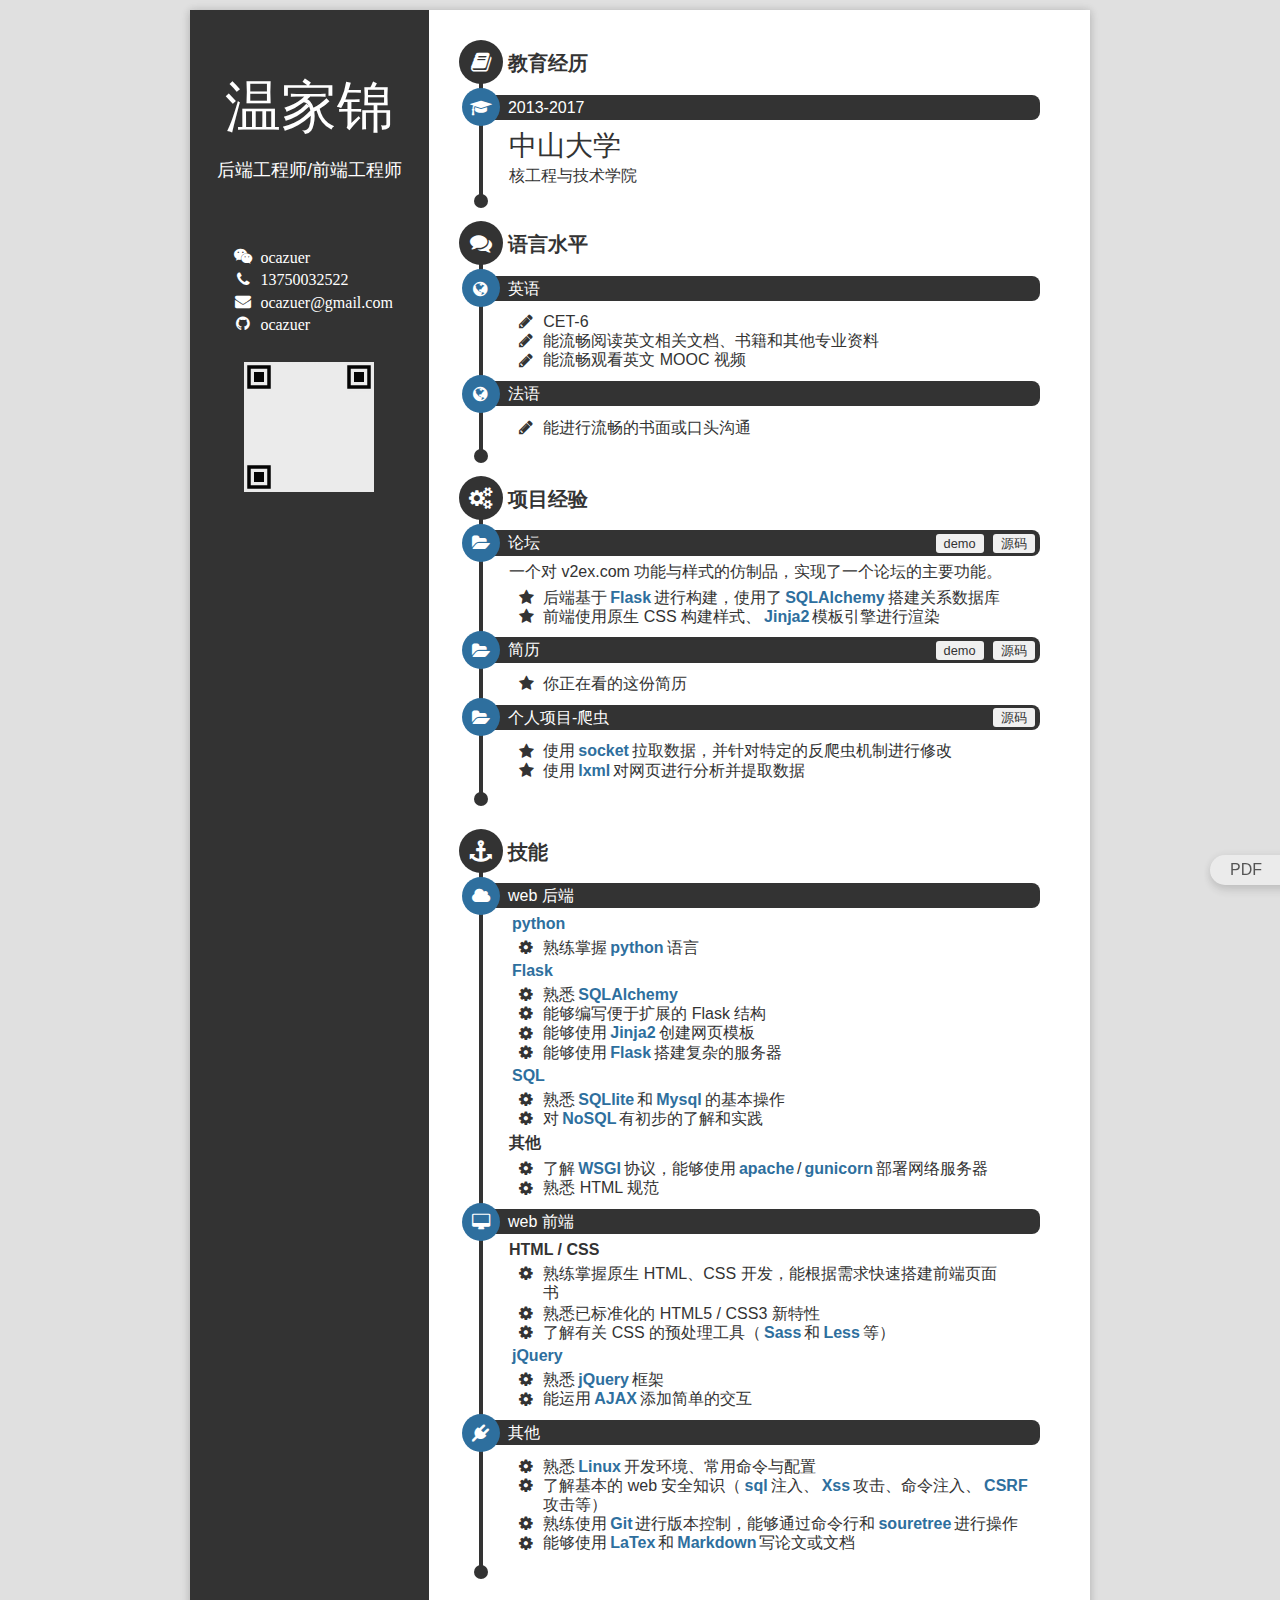
==== index.html @ 9b8e4a25 "调整了 static 文件夹结构" ====
<!doctyle html>
<!--v1.0-->
<html>

<head>
    <meta charset="UTF-8"/>
    <link rel="stylesheet" href="static/css/resume.css">
    <link rel="stylesheet" href="static/css/resume-header.css">
    <link rel="stylesheet" href="static/css/resume-body.css">
    <link rel="stylesheet" href="static/css/resume-icon.css">
    <link rel="stylesheet" href="static/css/resume-media.css">
    <link rel="stylesheet" href="static/css/font-awesome-4.6.3/css/font-awesome.min.css">
    <meta name="viewport" content="width=device-width, initial-scale=1">
</head>

<body>

<a href="/static/pdf/温家锦-简历.pdf">
    <div id="PDFbutton">
        <div class="PDFbutton-h1">PDF</div>
        <!--<div>下载</div>-->
    </div>
</a>

<div id="resume-container">

<div id="resume-header">
    <div id="resume-header-left">
        <span id="resume-header-left-container">
            <img id="resume-header-QR" src="static/img/wechat-QR-0.png">
            <ul class="fa-ul">
                <li class="resume-header-list"><i class="fa-li fa fa-weixin"></i>ocazuer</li>
                <li class="resume-header-list"><i class="fa-li fa fa-phone"></i>137<span>5003</span>2522</li>
                <li class="resume-header-list"><i class="fa-li fa fa-envelope"></i>ocazuer@gmail.com</li>
                <!--<li><i class="fa-li fa fa-weibo"></i>weibo</li>-->
                <li class="resume-header-list"><i class="fa-li fa fa-github"></i><a href="https://github.com/ocazuer">ocazuer</a></li>
            </ul>
        </span>
        <div id="resume-header-info">
            在线简历
            <br>
            <a href="http://ocazuer.github.io/resume">ocazuer.github.io/resume</a>
        </div>
    </div>
    <div id="resume-header-right">
        <div id="resume-header-h1">温家锦</div>
        <div id="resume-header-h2">后端工程师/前端工程师</div>
    </div>
</div>

<div id="resume-body">
    <div class="resume-body-column">
        <div class="resume-item">
            <div class="resume-item-title education">教育经历</div>
            <div class="resume-item-container">
                <div class="resume-item-subtitle sub-education">
                    <div class="resume-item-subtitle-content">2013-2017</div>
                </div>
                <div class="resume-item-content">
                    <div class="education-h1">中山大学</div>
                    <div class="education-h2">核工程与技术学院</div>
                </div>
            </div>
        </div>
        <div class="resume-item">
            <div class="resume-item-title language">语言水平</div>
            <div class="resume-item-container">
                <div class="resume-item-subtitle sub-language">
                    <div class="resume-item-subtitle-content">英语</div>
                </div>
                <div class="resume-item-content">
                    <ul class="fa-ul">
                        <li><i class="fa-li fa fa-pencil"></i>CET-6</li>
                        <li><i class="fa-li fa fa-pencil"></i>能流畅阅读英文相关文档、书籍和其他专业资料</li>
                        <li><i class="fa-li fa fa-pencil"></i>能流畅观看英文 MOOC 视频</li>
                    </ul>
                </div>
                <div class="resume-item-subtitle sub-language">
                    <div class="resume-item-subtitle-content">法语</div>
                </div>
                <div class="resume-item-content">
                    <ul class="fa-ul">
                        <li><i class="fa-li fa fa-pencil"></i>能进行流畅的书面或口头沟通</li>
                    </ul>
                </div>
            </div>
        </div>
        <div class="resume-item">
            <div class="resume-item-title experience">项目经验</div>
            <div class="resume-item-container">
                <div class="resume-item-subtitle sub-experience">
                    <div class="resume-item-subtitle-content">
                        论坛
                        <span>
                            <a class="resume-item-button" href="http://www.ocazuer.com">demo</a>
                            <a class="resume-item-button" href="https://github.com/ocazuer/v233">源码</a>
                        </span>
                    </div>
                </div>
                <div class="resume-item-content">
                    一个对 v2ex.com 功能与样式的仿制品，实现了一个论坛的主要功能。
                    <ul class="fa-ul">
                        <li><i class="fa-li fa fa-star"></i>后端基于<strong>Flask</strong>进行构建，使用了<strong>SQLAlchemy</strong>搭建关系数据库</li>
                        <li><i class="fa-li fa fa-star"></i>前端使用原生 CSS 构建样式、<strong>Jinja2</strong>模板引擎进行渲染</li>
                    </ul>
                </div>
                <div class="resume-item-subtitle sub-experience">
                    <div class="resume-item-subtitle-content">
                        简历
                        <span>
                            <a class="resume-item-button" href="https://ocazuer.github.io/resume/">demo</a>
                            <a class="resume-item-button" href="https://github.com/ocazuer/resume">源码</a>
                        </span>
                    </div>
                </div>
                <div class="resume-item-content">
                    <ul class="fa-ul">
                        <li><i class="fa-li fa fa-star"></i>你正在看的这份简历</li>
                    </ul>
                </div>
                <div class="resume-item-subtitle  sub-experience">
                    <div class="resume-item-subtitle-content">
                        个人项目-爬虫
                        <span>
                            <!--<a class="resume-item-button" href="#">demo</a>-->
                            <a class="resume-item-button" href="https://github.com/ocazuer/simplespider">源码</a>
                        </span>
                    </div>
                </div>
                <div class="resume-item-content">
                    <ul class="fa-ul">
                        <li><i class="fa-li fa fa-star"></i>使用<strong>socket</strong>拉取数据，并针对特定的反爬虫机制进行修改</li>
                        <li><i class="fa-li fa fa-star"></i>使用<strong>lxml</strong>对网页进行分析并提取数据</li>
                    </ul>
                </div>

            </div>
        </div>
    </div>
    <div class="resume-body-column">
        <div class="resume-item">
            <div class="resume-item-title skill">技能</div>
            <div class="resume-item-container">
                <div class="resume-item-subtitle sub-back">
                    <div class="resume-item-subtitle-content">web 后端</div>
                </div>
                <div class="resume-item-content">
                    <strong>python</strong>
                    <ul class="fa-ul">
                        <li><i class="fa-li fa fa-cog"></i>熟练掌握<strong>python</strong>语言</li>
                    </ul>
                    <strong>Flask</strong>
                    <ul class="fa-ul">
                        <li><i class="fa-li fa fa-cog"></i>熟悉<strong>SQLAlchemy</strong></li>
                        <li><i class="fa-li fa fa-cog"></i>能够编写便于扩展的 Flask 结构</li>
                        <li><i class="fa-li fa fa-cog"></i>能够使用<strong>Jinja2</strong>创建网页模板</li>
                        <li><i class="fa-li fa fa-cog"></i>能够使用<strong>Flask</strong>搭建复杂的服务器</li>
                    </ul>
                    <strong>SQL</strong>
                    <ul class="fa-ul">
                        <li><i class="fa-li fa fa-cog"></i>熟悉<strong>SQLlite</strong>和<strong>Mysql</strong>的基本操作</li>
                        <li><i class="fa-li fa fa-cog"></i>对<strong>NoSQL</strong>有初步的了解和实践</li>
                    </ul>
                    <b>其他</b>
                    <ul class="fa-ul">
                        <li><i class="fa-li fa fa-cog"></i>了解<strong>WSGI</strong>协议，能够使用<strong>apache</strong>/<strong>gunicorn</strong>部署网络服务器</li>
                        <li><i class="fa-li fa fa-cog"></i>熟悉 HTML 规范</li>
                    </ul>
                </div>
                <div class="resume-item-subtitle sub-front">
                    <div class="resume-item-subtitle-content">web 前端</div>
                </div>
                <div class="resume-item-content">
                    <b>HTML / CSS</b>
                    <ul class="fa-ul">
                        <li><i class="fa-li fa fa-cog"></i>熟练掌握原生 HTML、CSS 开发，能根据需求快速搭建前端页面</li>
                        书
                        <li><i class="fa-li fa fa-cog"></i>熟悉已标准化的 HTML5 / CSS3 新特性</li>
                        <li><i class="fa-li fa fa-cog"></i>了解有关 CSS 的预处理工具（<strong>Sass</strong>和<strong>Less</strong>等）</li>
                    </ul>
                    <strong>jQuery</strong>
                    <ul class="fa-ul">
                        <li><i class="fa-li fa fa-cog"></i>熟悉<strong>jQuery</strong>框架</li>
                        <li><i class="fa-li fa fa-cog"></i>能运用<strong>AJAX</strong>添加简单的交互</li>

                    </ul>
                </div>
                <div class="resume-item-subtitle sub-other">
                    <div class="resume-item-subtitle-content">其他</div>
                </div>
                <div class="resume-item-content">
                    <ul class="fa-ul">
                        <li><i class="fa-li fa fa-cog"></i>熟悉<strong>Linux</strong>开发环境、常用命令与配置</li>
                        <li><i class="fa-li fa fa-cog"></i>了解基本的 web 安全知识（<strong>sql</strong>注入、<strong>Xss</strong>攻击、命令注入、<strong>CSRF</strong>攻击等）</li>
                        <li><i class="fa-li fa fa-cog"></i>熟练使用<strong>Git</strong>进行版本控制，能够通过命令行和<strong>souretree</strong>进行操作</li>
                        <li><i class="fa-li fa fa-cog"></i>能够使用<strong>LaTex</strong>和<strong>Markdown</strong>写论文或文档</li>
                    </ul>
                </div>
            </div>
        </div>
    <div>
</div>

</div>

</body>

</html>
---- static/css/resume.css ----
body {
    margin: 0;
    background-color: #e0e0e0;
    font-family: Arial, Helvetica, tahoma, verdana, 宋体, SimSun, 华文细黑, STXihei, sans-serif;
}

#resume-container {
    display: flex;
    flex-direction: column;
    width: 480px;
    margin: 10px auto;
    box-shadow: rgba(0, 0, 0, .117647) 0 1px 8px, rgba(0, 0, 0, .117647) 0 1px 10px;
    justify-content: flex-start;
}

a:link, a:visited, a:hover, a:active {
    text-decoration: none;
    color: white;
}

li {
    line-height: 1.2em;
}

.fa-li {
    top: .07em !important;
}

ul {
    margin-top: 5px !important;
    margin-bottom: 5px !important;
}

#PDFbutton {
    position: fixed;
    z-index: 100;
    right: -50px;
    bottom: 15px;
    display: flex;
    flex-direction: column;
    width: 100px;
    height: 30px;
    padding-left: 20px;
    transition: opacity .4s ease;
    transition: background-color .4s ease;
    transition: color .4s liner;
    opacity: .8;
    color: #333;
    border-radius: 20px;
    background-color: #eee;
    box-shadow: rgba(0, 0, 0, .117647) 0 6px 10px 0, rgba(0, 0, 0, .117647) 0 1px 10px 0;
    justify-content: center;
    align-items: flex-start;
    /*transition: color 0.5s linear;*/
}

#PDFbutton:hover, #PDFbutton:active {
    opacity: 1;
    color: #fff;
    background-color: #333;
}

.PDFbutton-h1 {
    font-size: 16px;
}
---- static/css/resume-header.css ----
#resume-header {
    padding: 20px 40px;
    color: #fff;
    background-color: #333;

    display: flex;
    flex-direction: row;
    justify-content: space-between;

    height: 160px;
}

#resume-header-left {
    display: flex;
    flex-direction: row;
    justify-content: flex-start;
    align-items: center;
    font-family: 'Verdana', Georgia, 'Microsoft YaHei', '微软雅黑', STXihei, '华文细黑', serif;
}

#resume-header-left-container {
    display: flex;
    flex-direction: row;
}

#resume-header-QR {
    width: 100px;
    height: 100px;
    background-color: #ffffff;
    padding: 0px;
    margin-right: 10px;
    opacity: 0.9;
}

#resume-header-right {
    display: flex;
    flex-direction: column;
    justify-content: center;
    align-items: center;
}

#resume-header-h1 {
    font-size: 72px;
    padding-bottom: 12px;
}
#resume-header-h2 {
    font-size: 20px;
}

.resume-header-list{
    line-height: 1.4em !important;
}

#resume-header-info{
    display: none;
}
---- static/css/resume-body.css ----
#resume-body {
    display: flex;
    flex-direction: column;
    padding: 20px;
    color: #333;
    background-color: #fff;
    justify-content: center;
}

.resume-body-column {
    margin: 0 10px;
    flex-grow: 1;
}

.resume-item {
    margin: 10px 20px;
}

.resume-item-title {
    font-size: 20px;
    font-weight: bold;
    display: inline-block;
    margin-bottom: -18px;
    padding-left: 10px;
    align-items: center;
}

.resume-item-container {
    margin-bottom: 20px;
    padding-top: 22px;
    border-left: 4px solid #333;
}

.resume-item-container::after {
    font-size: .01px;
    position: relative;
    z-index: 2;
    bottom: -7px;
    left: -9px;
    display: block;
    width: 14px;
    height: 14px;
    padding: auto;
    content: '';
    transform: translate(0, 0);
    border-radius: 50%;
    background-color: #333333;
    text-rendering: auto;
    -webkit-font-smoothing: antialiased;
    -moz-osx-font-smoothing: grayscale;
    justify-content: center;
    align-items: center;
}

.resume-item-subtitle {
    display: flex;
    /*margin-top: 5px;
    margin-bottom: 5px;*/
    margin-left: -1px;
    align-items: center;
}

.resume-item-subtitle-content {
    margin-left: -20px;
    padding-left: 26px;
    color: #fff;
    border-radius: 8px;
    background-color: #333;
    flex-grow: 1;
    line-height: 25px;
    display: flex;
    justify-content: space-between;
}

.resume-item-button{
    background-color: #f0f0f0;
    color: #333333 !important;
    margin-right: 5px;
    padding: 2 8px;
    border-radius: 3px;
    font-size: 0.8em;
    transition: background-color 0.5s;
    transition: color 0.3s;
}
.resume-item-button:hover,
.resume-item-button:active{
    background-color: #2e6f9e;
    color: #f0f0f0 !important;
}

.resume-item-title::before, .resume-item-subtitle::before {
    font-family: FontAwesome;
    z-index: 2;
    display: inline-flex;
    padding: auto;
    transform: translate(0, 0);
    color: #fff;
    border-radius: 50%;
    text-rendering: auto;
    -webkit-font-smoothing: antialiased;
    -moz-osx-font-smoothing: grayscale;
    justify-content: center;
    align-items: center;
}

.resume-item-title::before {
    font-size: 22px;
    width: 44px;
    height: 44px;
    margin-left: -30px;
    margin-right: 5px;
    content: '\f02e';
    background-color: #333333;
    font-weight: normal;
}

.resume-item-subtitle::before {
    font-size: 17px;
    width: 38px;
    height: 38px;
    margin-left: -20px;
    margin-right: 2px;
    content: '\f02e';
    background-color: #2e6f9e;
}

.resume-item-content {
    padding-left: 26px;
    /*font-size: 1.2em;*/
}
ul {
    /*font-size: 1em !important;*/
}

strong {
    color: #2e6f9e;
    padding: 0 3px;
}

.education-h1{
    font-size: 36px;
    line-height: 50px;
}

.education-h1{
    font-size: 28px;
    line-height: 40px;
}
---- static/css/resume-icon.css ----
.education::before {
    content: '\f02d'
}

.language::before {
    content: '\f086'
}

.sub-language::before {
    content: '\f0ac'
}

.experience::before{
    content: '\f085'
}

.sub-experience::before {
    content: '\f07c'
}

.skill::before{
    content: '\f13d'
}

.sub-front::before {
    content: '\f108'
}

.sub-back::before {
    content: '\f0c2'
}

.sub-other::before {
    content: '\f1e6'
}

.sub-education::before {
    content: '\f19d'
}
---- static/css/resume-media.css ----
@media (max-width: 767px) {
    #resume-container {
        width: 550px;
    }
    #resume-body {
        flex-direction: column;
    }
    #resume-header-QR{
        display: none;
    }
    #resume-header{
        padding: 20px;
    }
}

/*@media (max-width: 560px) {
    #resume-container {
        width: 480px;
    }
    #resume-header{
        display: flex;
        flex-direction: column;
        justify-content: space-between;
    }
    #resume-header-left {
        order: 2;
    }
    #resume-header-right {
        order: 1;
    }
}*/

@media (max-width: 560px) {
    #resume-container {
        width: 100%;
        margin: 0;
    }
    #resume-header {
        display: flex;
        flex-direction: column;
        justify-content: space-between;
        height: 200px;
    }
    #resume-header-h1{
        font-size: 60px;
    }
    #resume-header-h2{
        font-size: 20px;
    }
    #resume-header-left {
        order: 2;
    }
    #resume-header-right {
        order: 1;
    }
}

@media (min-width: 768px) and (max-width: 979px) {
    #resume-container {
        width: 700px;
    }
    #resume-body {
        flex-direction: column;
    }
}

@media (min-width: 980px) {
    #resume-container {
        width: 900px;
        flex-direction: row;
    }
    #resume-body {
        flex-direction: column;
    }
    #resume-header {
        flex-direction: column;
        padding: 0;
        height: auto;
        width: 260px;
        justify-content: flex-start;
    }
    #resume-header-right {
        order: 1;
        margin-top: 60px;
        margin-bottom: 60px;
    }
    #resume-header-left {
        order: 2;
        display: flex;
        flex: 1;
        flex-direction: column;
        justify-content: space-between;
        align-items: center;
        font-family: 'Verdana', Georgia, 'Microsoft YaHei', '微软雅黑', STXihei, '华文细黑', serif;
        margin-bottom: 60px;
    }
    #resume-header-left-container{
        display: flex;
        flex-direction: column;
    }
    #resume-header-h1 {
        font-size: 56px;
        padding-bottom: 12px;
    }
    #resume-header-h2 {
        font-size: 18px;
    }
    #resume-header-QR {
        order: 2;
        width: 130px;
        height: 130px;
        margin-top:20px;
        margin-right: auto;
        margin-left: auto;
    }
}

@media print {
/*@media (min-width: 980px) {*/
    #resume-container {
        width: 1100px;
        margin: 0px;
        flex-direction: row;
    }
    #resume-body {
        flex-direction: column;
    }
    #resume-header {
        flex-direction: column;
        padding: 0;
        height: auto;
        width: 360px;
        justify-content: flex-start;
    }
    #resume-header-right {
        order: 1;
        margin-top: 60px;
        margin-bottom: 60px;
    }
    #resume-header-left {
        order: 2;
        display: flex;
        flex: 1;
        flex-direction: column;
        justify-content: space-between;
        align-items: center;
        font-family: 'Verdana', Georgia, 'Microsoft YaHei', '微软雅黑', STXihei, '华文细黑', serif;
        margin-bottom: 60px;
    }
    #resume-header-left-container{
        display: flex;
        flex-direction: column;
    }
    #resume-header-h1 {
        font-size: 56px;
        padding-bottom: 12px;
    }
    #resume-header-h2 {
        font-size: 18px;
    }
    #resume-header-QR {
        order: 2;
        width: 130px;
        height: 130px;
        margin-top:20px;
        margin-right: auto;
        margin-left: auto;
    }
    #resume-header-info{
        display: block;
        text-align: center;
    }
    #resume-header-info a{
        font-size: 1em;
        color: skyblue;
    }
    #PDFbutton{
        display: none;
    }
}
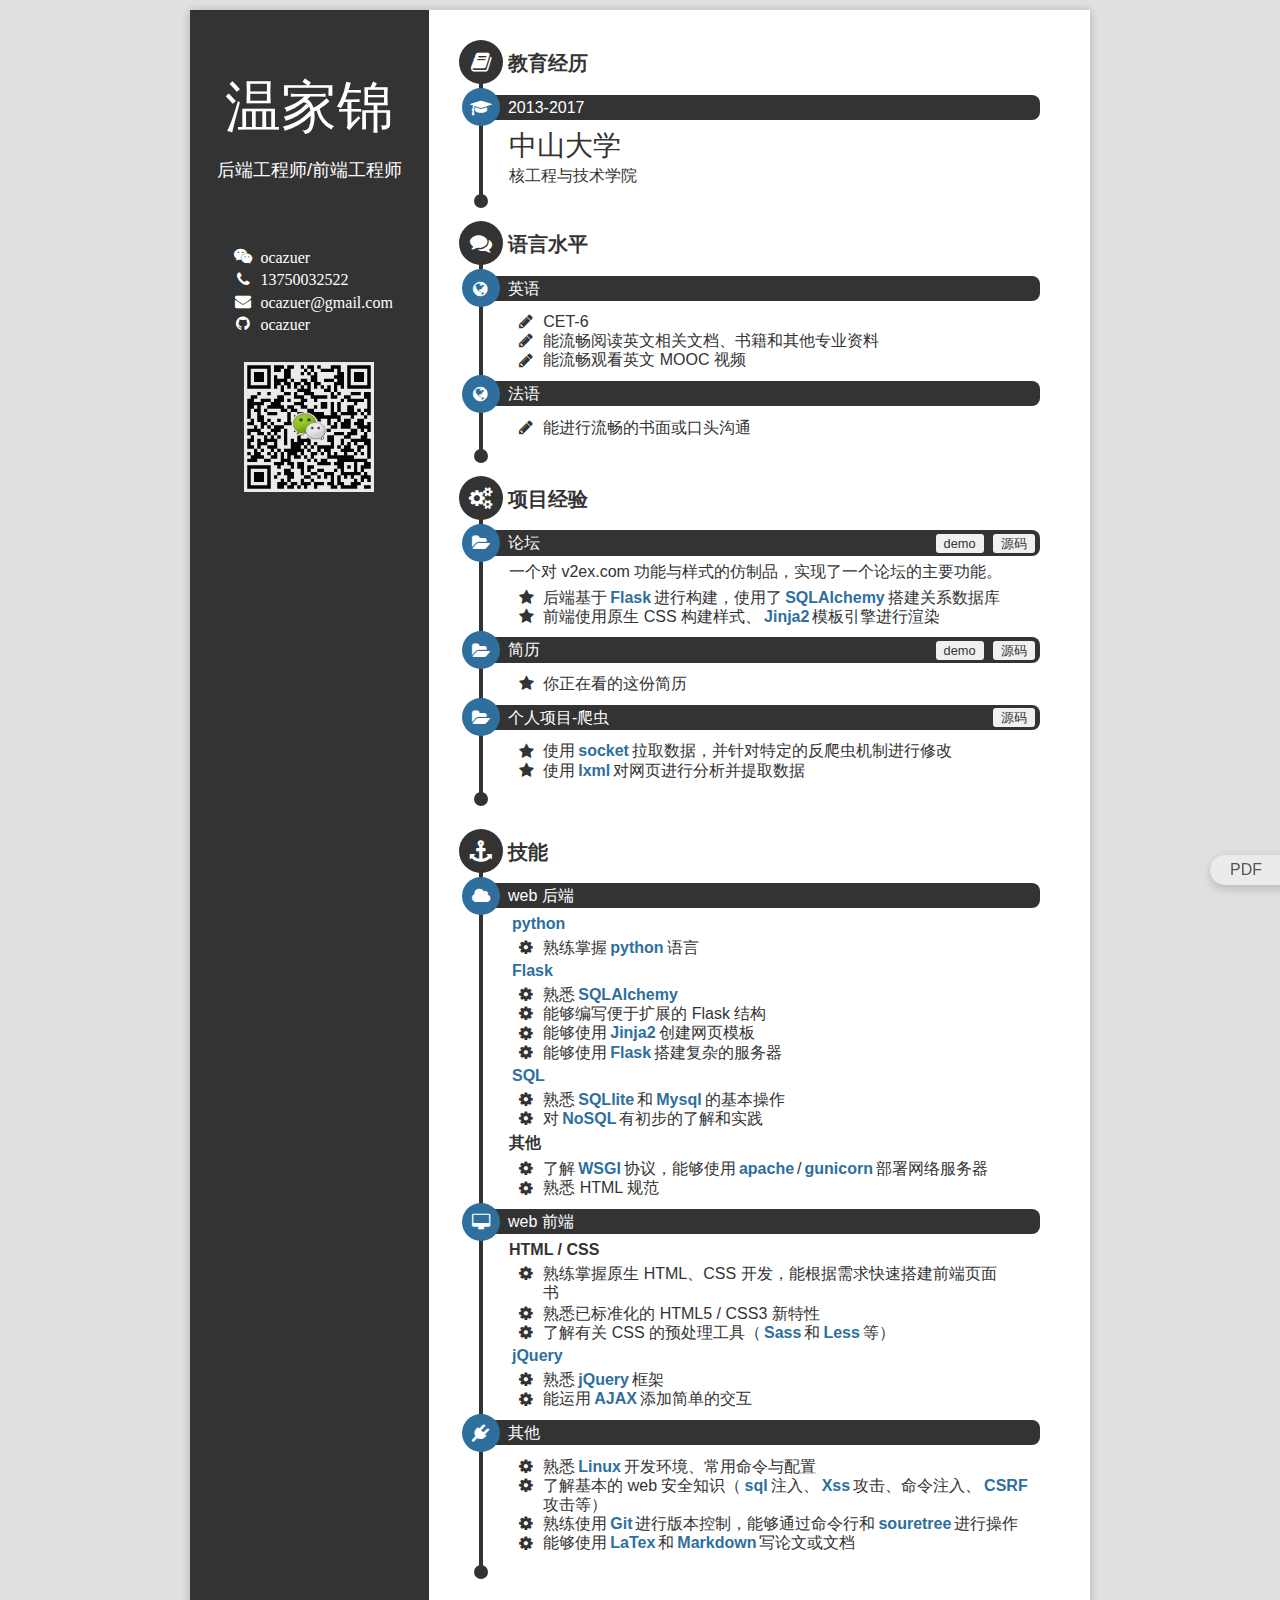
==== commit 5e9e0213: "添加了二维码" ====
--- a/index.html
+++ b/index.html
@@ -27,7 +27,7 @@
 <div id="resume-header">
     <div id="resume-header-left">
         <span id="resume-header-left-container">
-            <img id="resume-header-QR" src="static/img/wechat-QR-0.png">
+            <img id="resume-header-QR" src="static/img/wechat-QR.png">
             <ul class="fa-ul">
                 <li class="resume-header-list"><i class="fa-li fa fa-weixin"></i>ocazuer</li>
                 <li class="resume-header-list"><i class="fa-li fa fa-phone"></i>137<span>5003</span>2522</li>
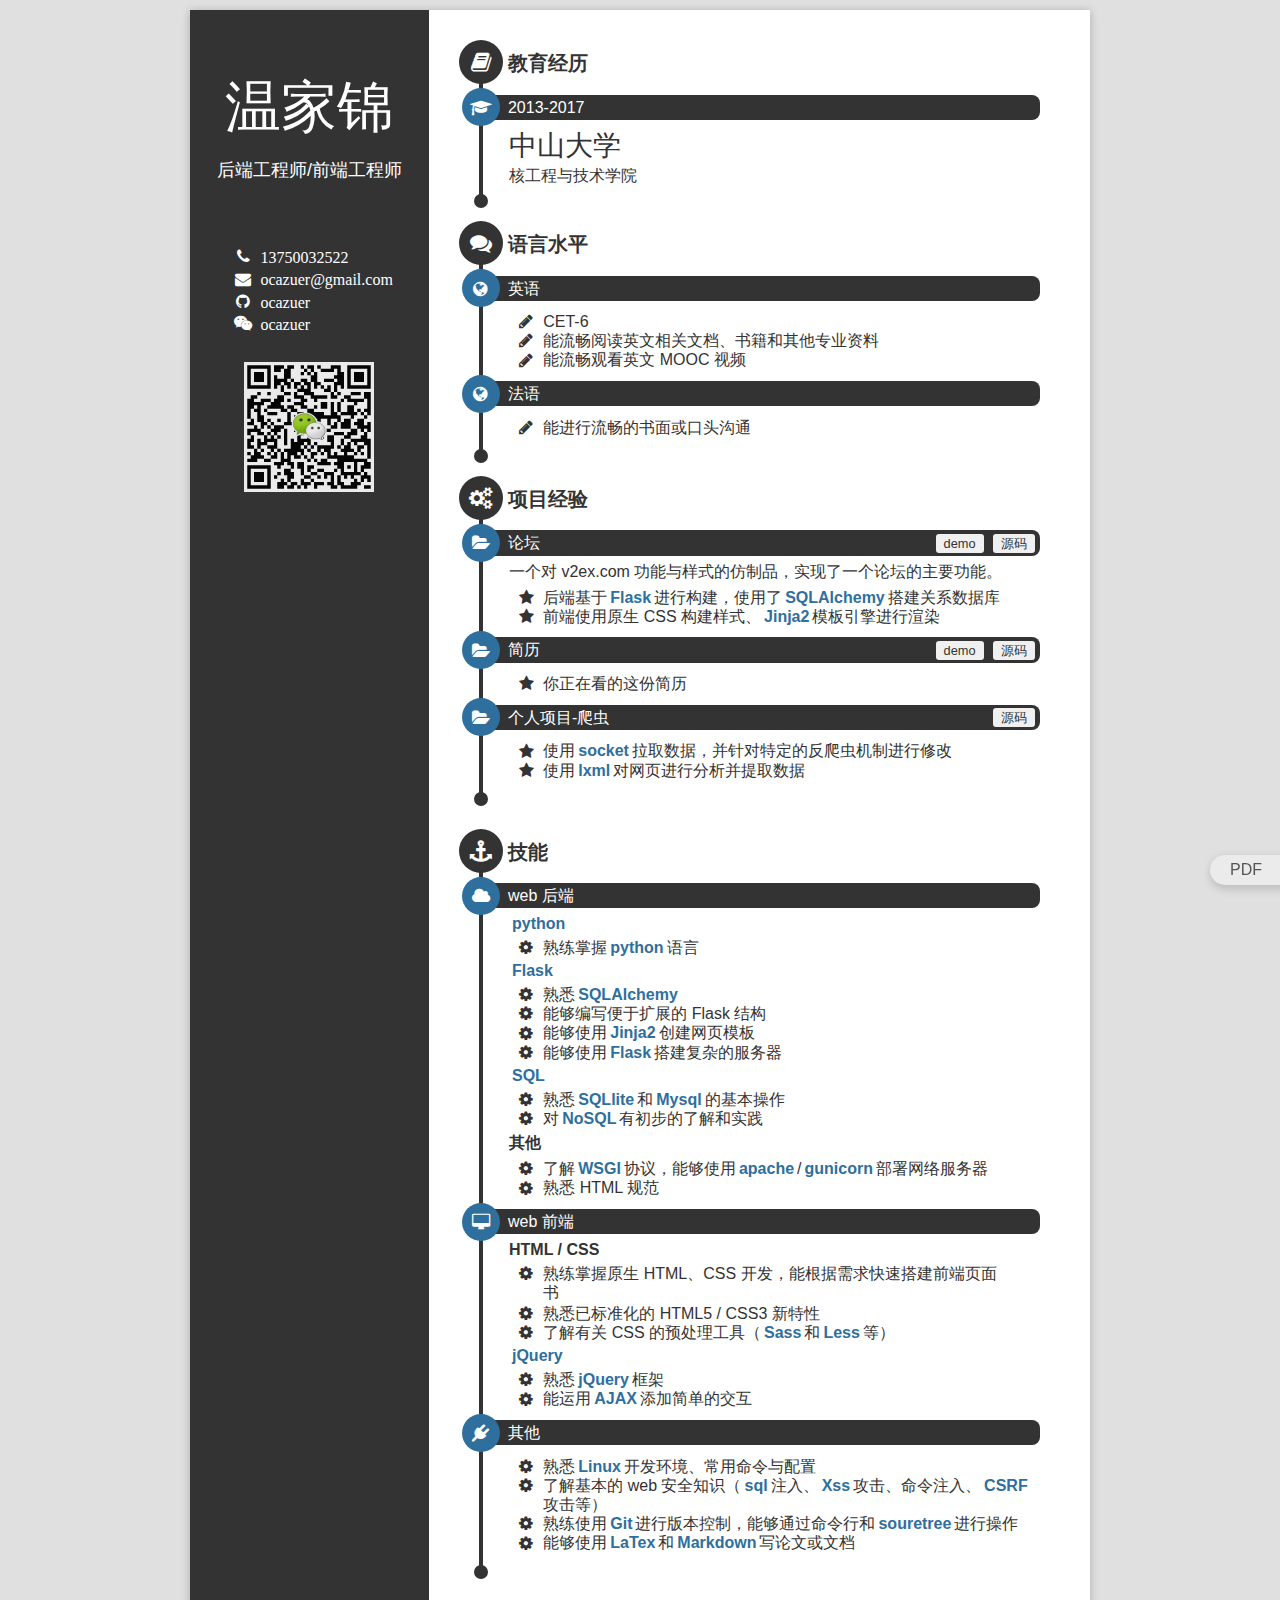
==== commit 0cdcfc52: "修改了联系方式顺序" ====
--- a/index.html
+++ b/index.html
@@ -1,5 +1,5 @@
 <!doctyle html>
-<!--v1.0-->
+<!--v1.1-->
 <html>
 
 <head>
@@ -15,7 +15,7 @@
 
 <body>
 
-<a href="/static/pdf/温家锦-简历.pdf">
+<a href="static/pdf/温家锦.pdf">
     <div id="PDFbutton">
         <div class="PDFbutton-h1">PDF</div>
         <!--<div>下载</div>-->
@@ -29,11 +29,11 @@
         <span id="resume-header-left-container">
             <img id="resume-header-QR" src="static/img/wechat-QR.png">
             <ul class="fa-ul">
-                <li class="resume-header-list"><i class="fa-li fa fa-weixin"></i>ocazuer</li>
                 <li class="resume-header-list"><i class="fa-li fa fa-phone"></i>137<span>5003</span>2522</li>
                 <li class="resume-header-list"><i class="fa-li fa fa-envelope"></i>ocazuer@gmail.com</li>
                 <!--<li><i class="fa-li fa fa-weibo"></i>weibo</li>-->
                 <li class="resume-header-list"><i class="fa-li fa fa-github"></i><a href="https://github.com/ocazuer">ocazuer</a></li>
+                <li class="resume-header-list"><i class="fa-li fa fa-weixin"></i>ocazuer</li>
             </ul>
         </span>
         <div id="resume-header-info">
--- a/static/css/resume-media.css
+++ b/static/css/resume-media.css
@@ -124,12 +124,13 @@
     }
     #resume-body {
         flex-direction: column;
+        width: 750px;
     }
     #resume-header {
         flex-direction: column;
         padding: 0;
         height: auto;
-        width: 360px;
+        width: 350px;
         justify-content: flex-start;
     }
     #resume-header-right {
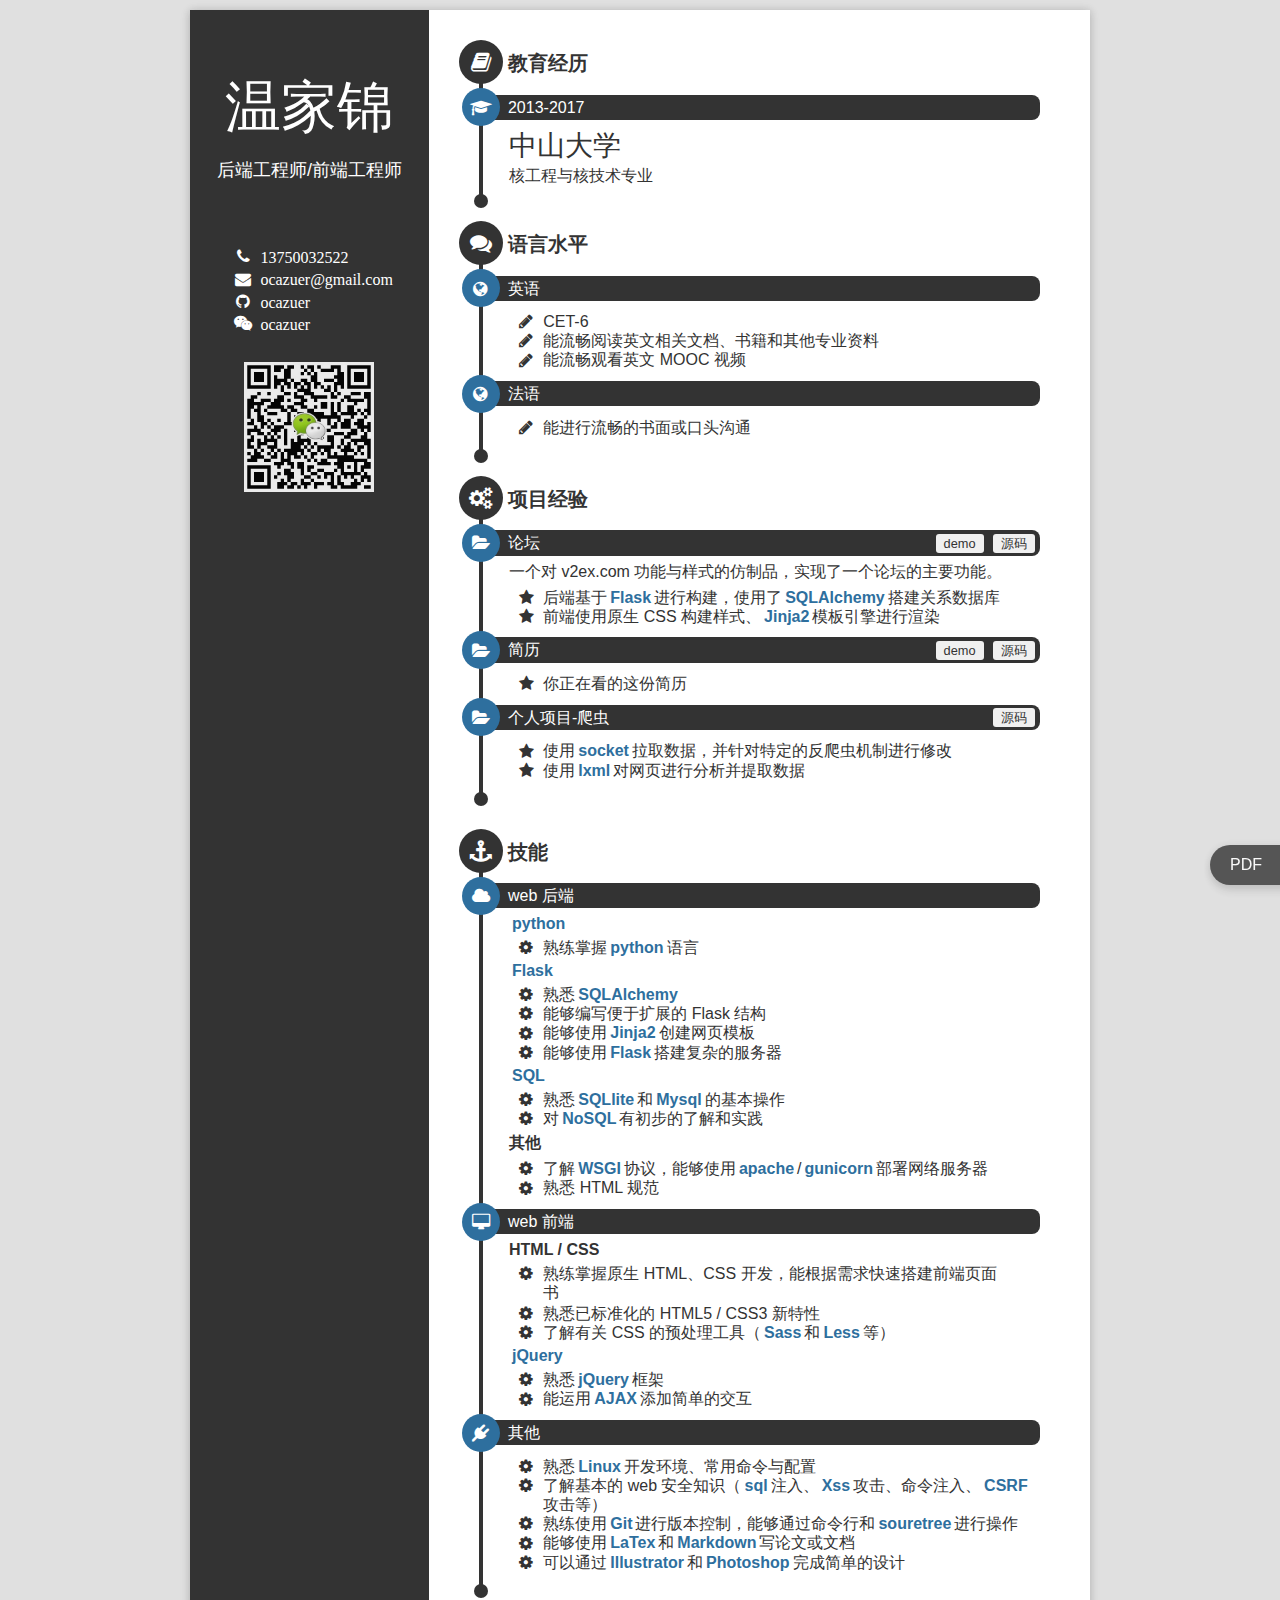
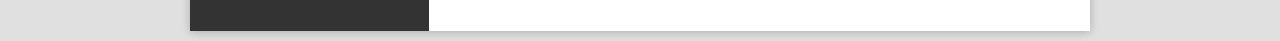
==== commit d8e333d7: "修改了打印样式" ====
--- a/index.html
+++ b/index.html
@@ -58,7 +58,7 @@
                 </div>
                 <div class="resume-item-content">
                     <div class="education-h1">中山大学</div>
-                    <div class="education-h2">核工程与技术学院</div>
+                    <div class="education-h2">核工程与核技术专业</div>
                 </div>
             </div>
         </div>
@@ -194,6 +194,7 @@
                         <li><i class="fa-li fa fa-cog"></i>了解基本的 web 安全知识（<strong>sql</strong>注入、<strong>Xss</strong>攻击、命令注入、<strong>CSRF</strong>攻击等）</li>
                         <li><i class="fa-li fa fa-cog"></i>熟练使用<strong>Git</strong>进行版本控制，能够通过命令行和<strong>souretree</strong>进行操作</li>
                         <li><i class="fa-li fa fa-cog"></i>能够使用<strong>LaTex</strong>和<strong>Markdown</strong>写论文或文档</li>
+                        <li><i class="fa-li fa fa-cog"></i>可以通过<strong>Illustrator</strong>和<strong>Photoshop</strong>完成简单的设计</li>
                     </ul>
                 </div>
             </div>
--- a/static/css/resume.css
+++ b/static/css/resume.css
@@ -39,15 +39,15 @@
     display: flex;
     flex-direction: column;
     width: 100px;
-    height: 30px;
+    height: 40px;
     padding-left: 20px;
     transition: opacity .4s ease;
     transition: background-color .4s ease;
     transition: color .4s liner;
     opacity: .8;
-    color: #333;
+    color: #fff;
     border-radius: 20px;
-    background-color: #eee;
+    background-color: #333333;
     box-shadow: rgba(0, 0, 0, .117647) 0 6px 10px 0, rgba(0, 0, 0, .117647) 0 1px 10px 0;
     justify-content: center;
     align-items: flex-start;
@@ -57,7 +57,7 @@
 #PDFbutton:hover, #PDFbutton:active {
     opacity: 1;
     color: #fff;
-    background-color: #333;
+    background-color: #2e6f9e;
 }
 
 .PDFbutton-h1 {
--- a/static/css/resume-media.css
+++ b/static/css/resume-media.css
@@ -4,6 +4,7 @@
     }
     #resume-body {
         flex-direction: column;
+        padding: 2px;
     }
     #resume-header-QR{
         display: none;
@@ -39,7 +40,7 @@
         display: flex;
         flex-direction: column;
         justify-content: space-between;
-        height: 200px;
+        height: 210px;
     }
     #resume-header-h1{
         font-size: 60px;
@@ -151,6 +152,7 @@
     #resume-header-left-container{
         display: flex;
         flex-direction: column;
+        font-size: 1.2em;
     }
     #resume-header-h1 {
         font-size: 56px;
@@ -160,10 +162,11 @@
         font-size: 18px;
     }
     #resume-header-QR {
+        display: block;
         order: 2;
-        width: 130px;
-        height: 130px;
-        margin-top:20px;
+        width: 150px;
+        height: 150px;
+        margin-top:50px;
         margin-right: auto;
         margin-left: auto;
     }
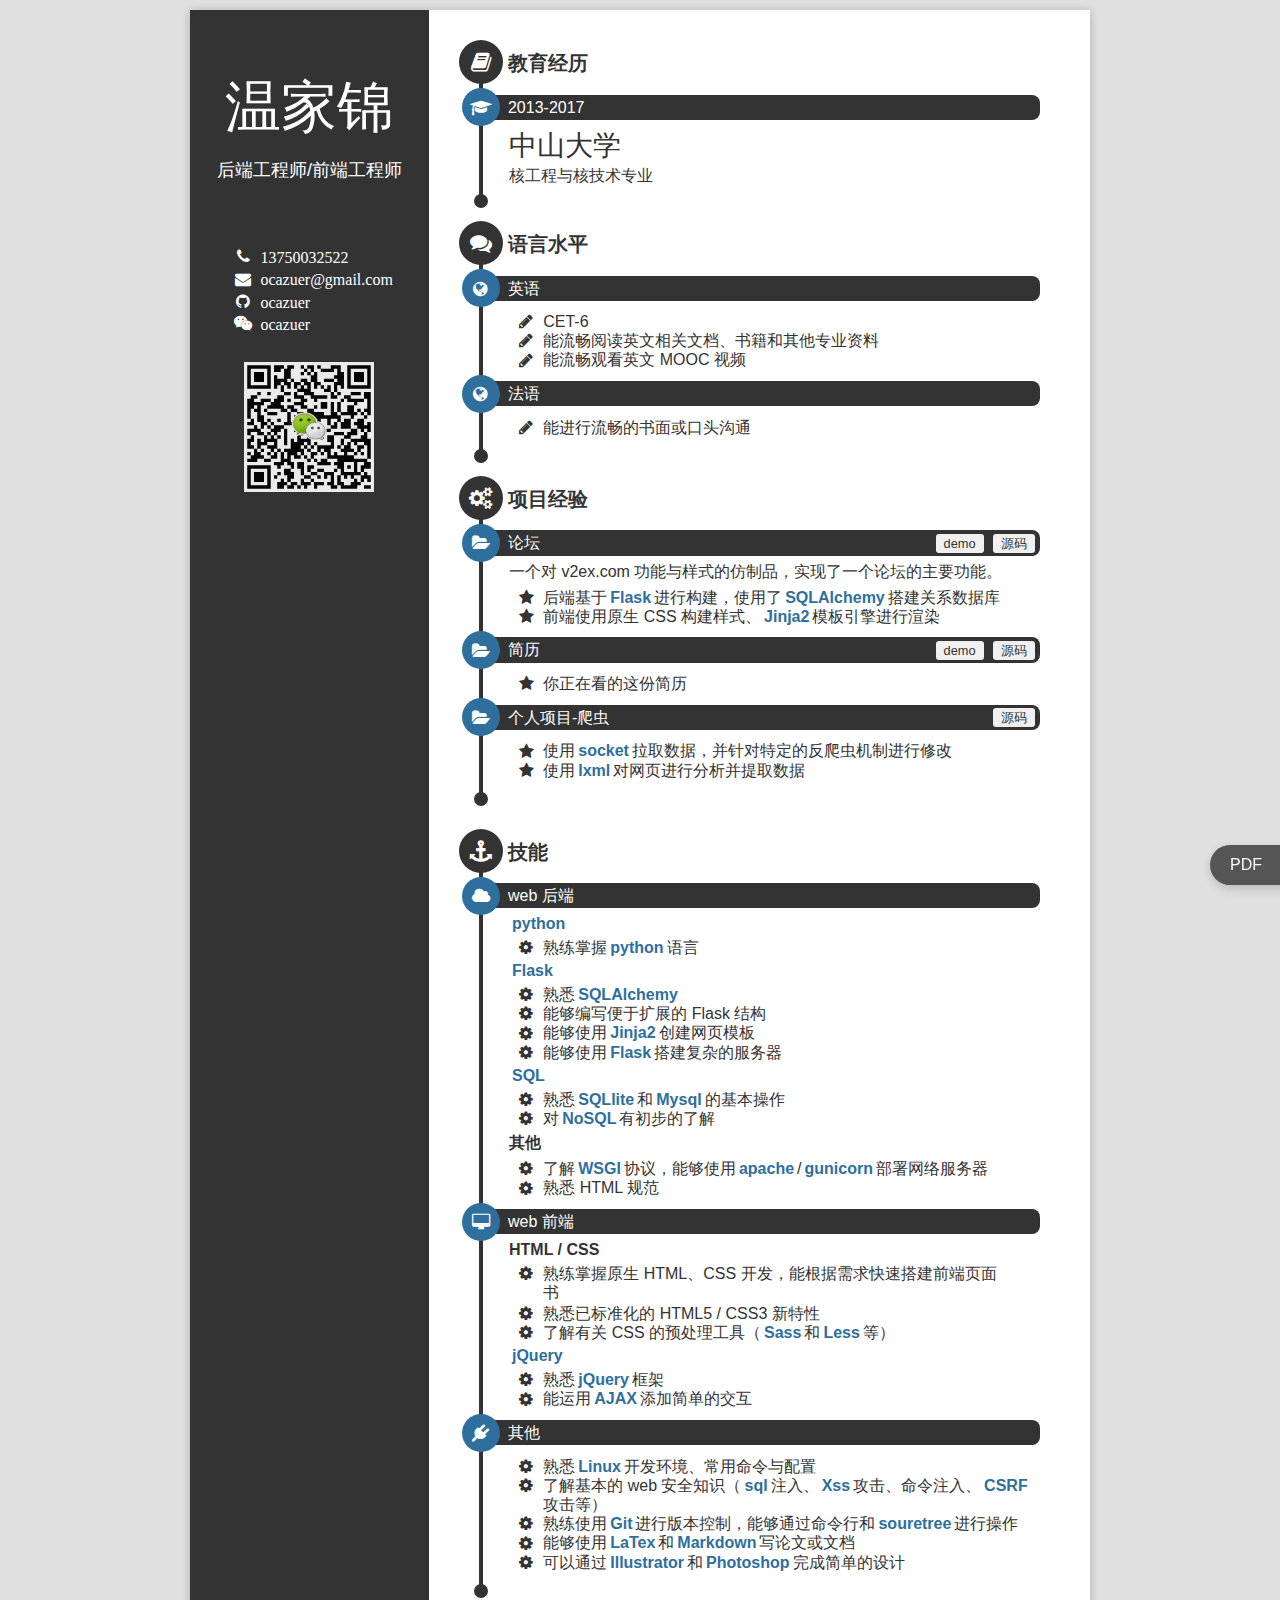
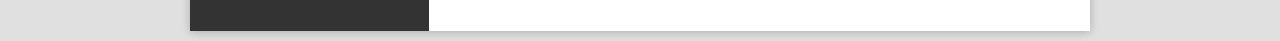
==== commit f6b33477: "修改了内容" ====
--- a/index.html
+++ b/index.html
@@ -159,7 +159,7 @@
                     <strong>SQL</strong>
                     <ul class="fa-ul">
                         <li><i class="fa-li fa fa-cog"></i>熟悉<strong>SQLlite</strong>和<strong>Mysql</strong>的基本操作</li>
-                        <li><i class="fa-li fa fa-cog"></i>对<strong>NoSQL</strong>有初步的了解和实践</li>
+                        <li><i class="fa-li fa fa-cog"></i>对<strong>NoSQL</strong>有初步的了解</li>
                     </ul>
                     <b>其他</b>
                     <ul class="fa-ul">
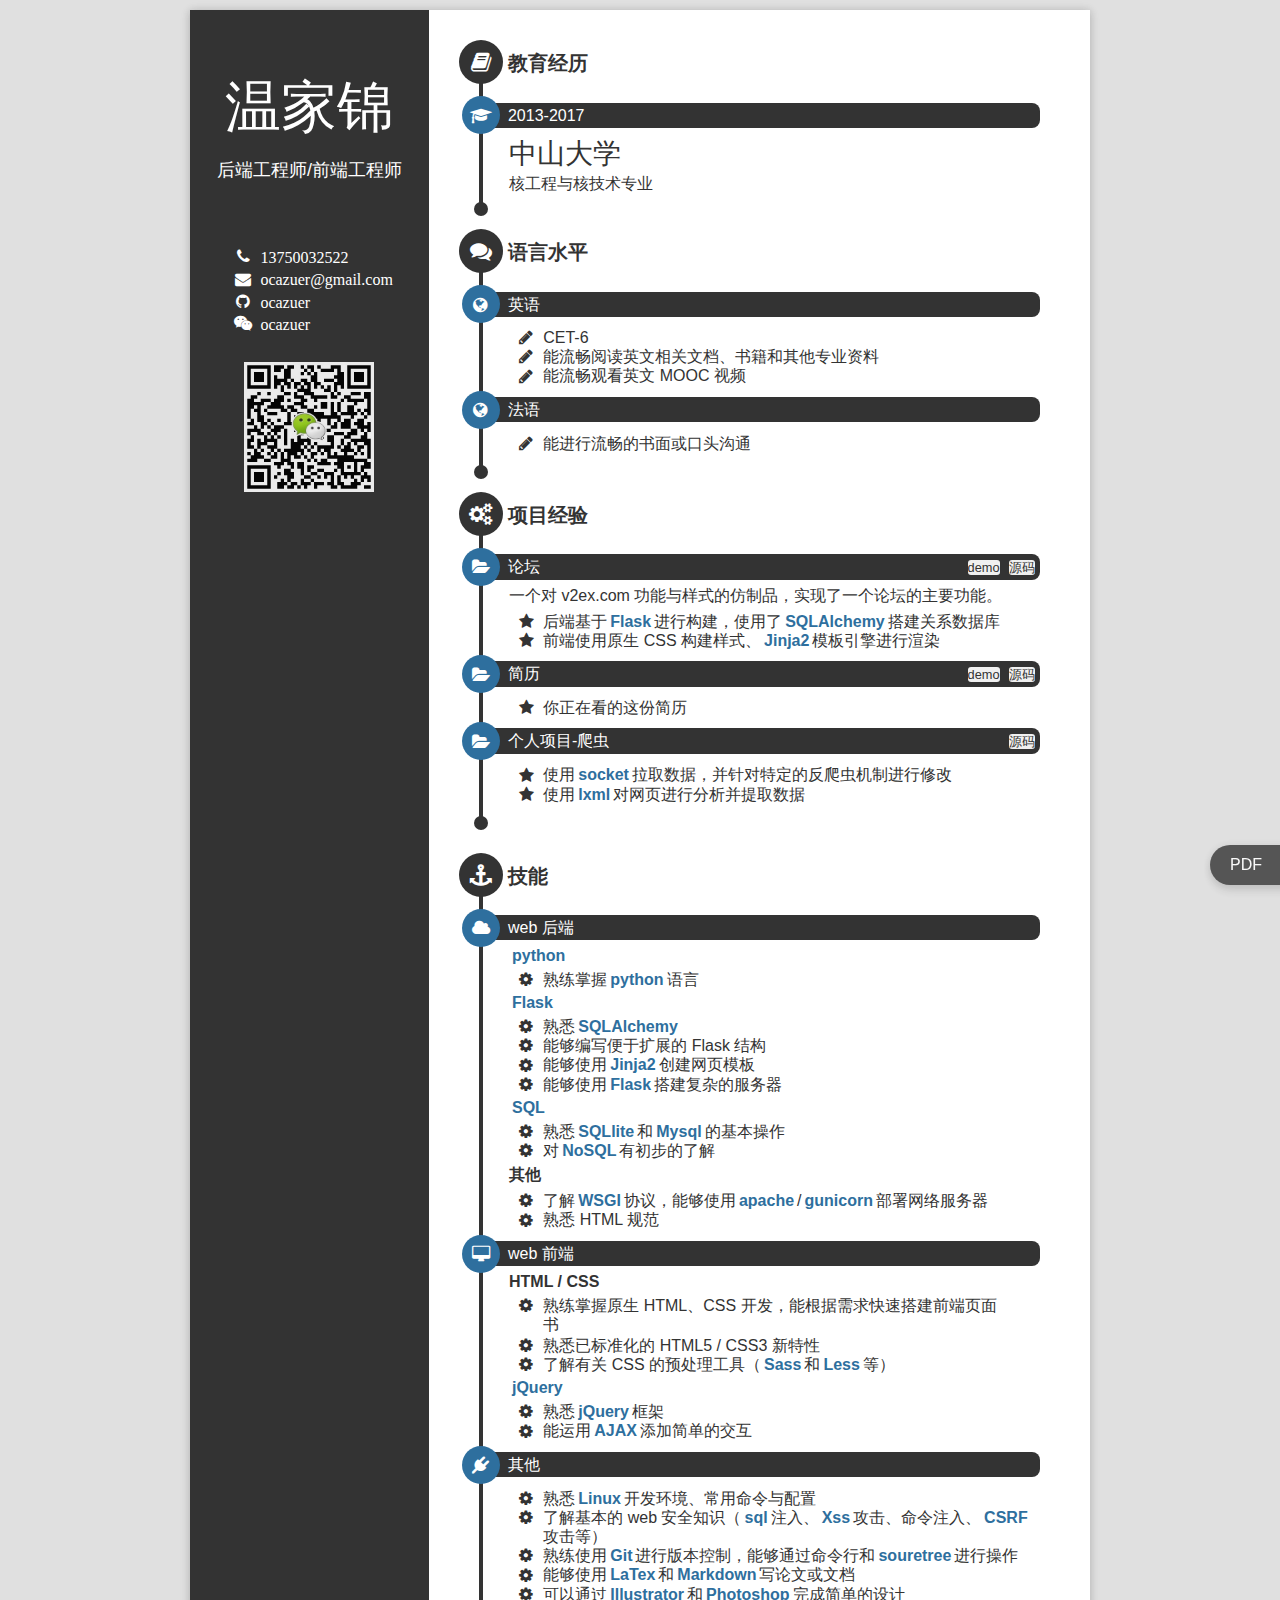
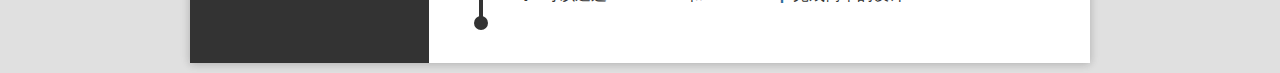
==== commit 99dc475a: "修改了错别字" ====
--- a/index.html
+++ b/index.html
@@ -1,4 +1,4 @@
-<!doctyle html>
+<!doctype html>
 <!--v1.1-->
 <html>
 
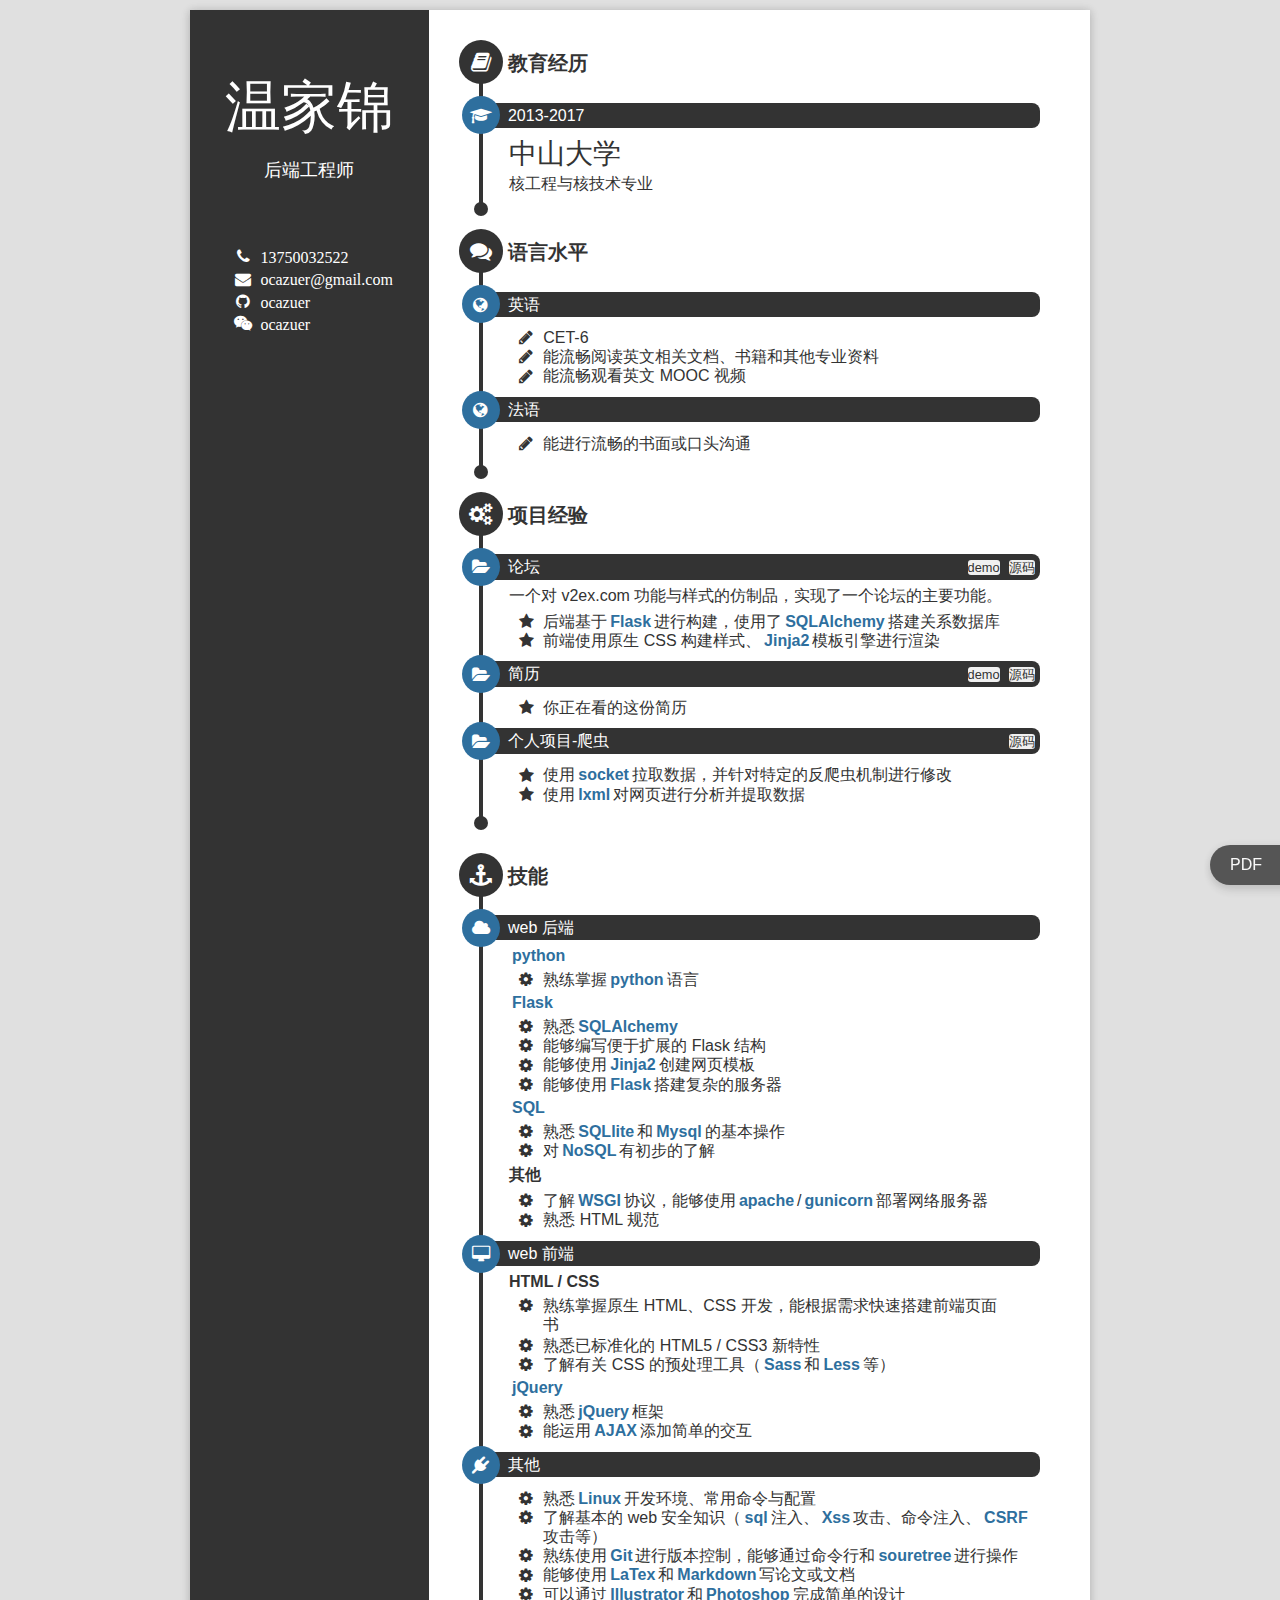
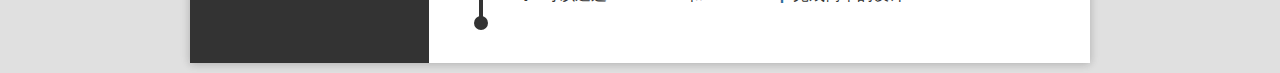
==== commit 6855288a: "修改了简历" ====
--- a/index.html
+++ b/index.html
@@ -15,7 +15,7 @@
 
 <body>
 
-<a href="static/pdf/温家锦.pdf">
+<a href="static/pdf/简历-温家锦.pdf">
     <div id="PDFbutton">
         <div class="PDFbutton-h1">PDF</div>
         <!--<div>下载</div>-->
@@ -27,7 +27,7 @@
 <div id="resume-header">
     <div id="resume-header-left">
         <span id="resume-header-left-container">
-            <img id="resume-header-QR" src="static/img/wechat-QR.png">
+            <!--<img id="resume-header-QR" src="static/img/wechat-QR.png">-->
             <ul class="fa-ul">
                 <li class="resume-header-list"><i class="fa-li fa fa-phone"></i>137<span>5003</span>2522</li>
                 <li class="resume-header-list"><i class="fa-li fa fa-envelope"></i>ocazuer@gmail.com</li>
@@ -44,7 +44,7 @@
     </div>
     <div id="resume-header-right">
         <div id="resume-header-h1">温家锦</div>
-        <div id="resume-header-h2">后端工程师/前端工程师</div>
+        <div id="resume-header-h2">后端工程师</div>
     </div>
 </div>
 
--- a/static/css/resume-media.css
+++ b/static/css/resume-media.css
@@ -119,19 +119,20 @@
 @media print {
 /*@media (min-width: 980px) {*/
     #resume-container {
-        width: 1100px;
+        width: 1130px;
         margin: 0px;
         flex-direction: row;
     }
     #resume-body {
         flex-direction: column;
-        width: 750px;
+        padding-top: 10px;
+        padding-bottom: 10px;
     }
     #resume-header {
         flex-direction: column;
         padding: 0;
         height: auto;
-        width: 350px;
+        width: 450px !important;
         justify-content: flex-start;
     }
     #resume-header-right {
